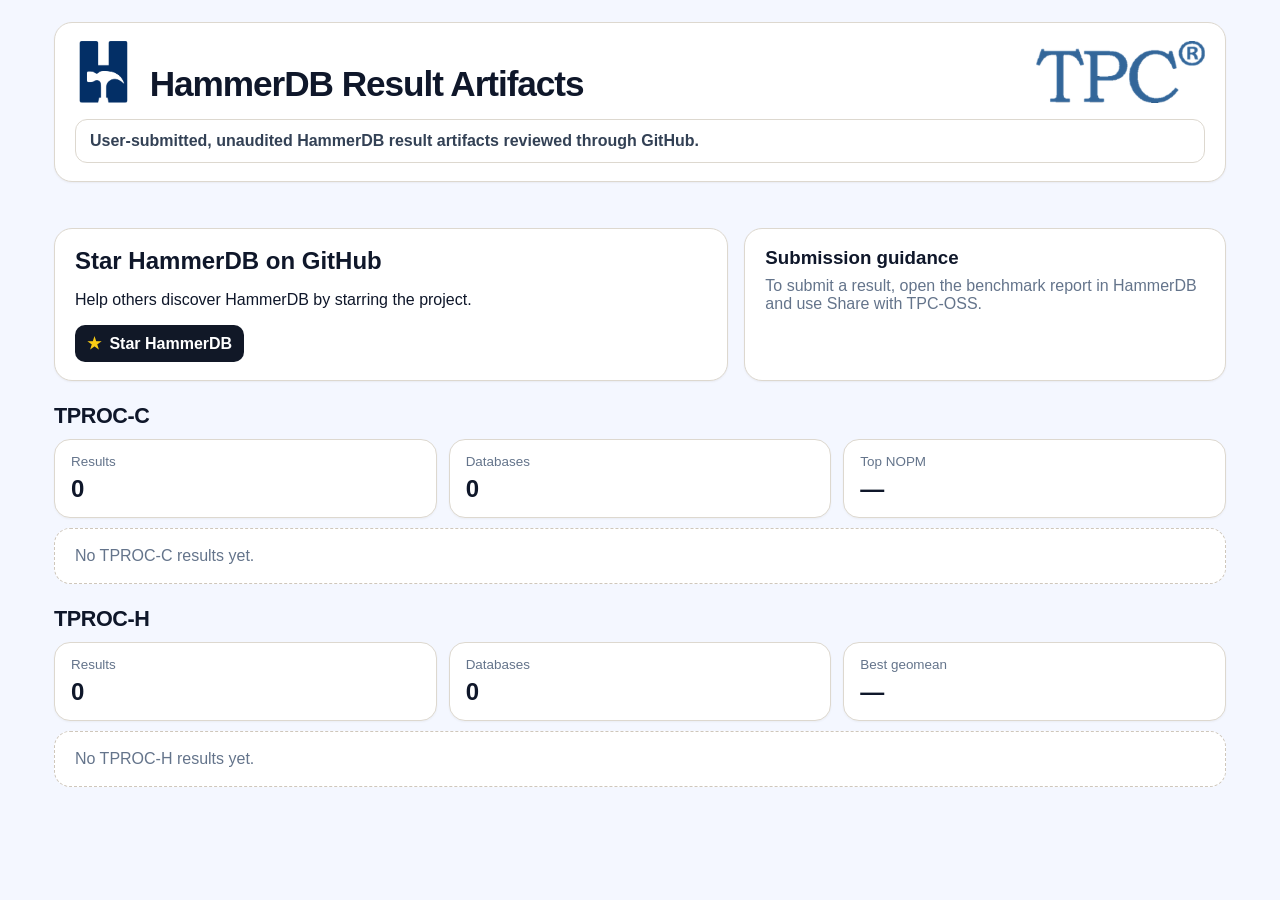
==== site/index.html @ db917890 "Import clean HammerDB results workflow" ====
<!doctype html><html lang='en'><head><meta charset='utf-8'><meta name='viewport' content='width=device-width, initial-scale=1'><title>HammerDB Result Artifacts</title>
<style>:root{--bg:#f4f7ff;--page:#f4f7ff;--panel:#fff;--line:#ddd8cf;--line-strong:#cfc7bb;--muted:#64748b;--blue:#2563eb;--text:#0f172a}*{box-sizing:border-box}body{margin:0;background:var(--bg);font-family:Inter,Segoe UI,Arial,sans-serif;color:var(--text)}
.wrap{max-width:1220px;margin:0 auto;padding:0 24px 32px}.hero{background:var(--bg);color:var(--text);padding:22px 0 0;margin-bottom:0}
.hero-card{background:#fff;border:1px solid var(--line);border-radius:18px;padding:18px 20px;box-shadow:0 1px 2px rgba(60,50,40,.06)}
    .brandbar{display:flex;align-items:flex-start;justify-content:space-between;gap:24px;margin-bottom:12px}.brand-left{display:flex;align-items:flex-end;gap:18px}.brand-hammerdb{height:62px;width:auto;display:block}.brand-tpc{height:62px;width:auto;display:block;margin-top:0}
.hero h1{margin:0;font-size:2.2rem;line-height:1.08;letter-spacing:-.03em}.hero p{max-width:780px;color:#334155;margin:0}.badges{display:flex;gap:8px;flex-wrap:wrap;margin:12px 0 0}.badge{padding:6px 12px;border-radius:999px;background:#fff;border:1px solid var(--line-strong);color:#334155;font-weight:700;font-size:.84rem}
.warn{margin-top:16px;padding:12px 14px;border-radius:12px;background:#fff;border:1px solid var(--line);color:#334155;font-weight:600;margin-bottom:0}
.top-grid{display:grid;grid-template-columns:1.4fr 1fr;gap:16px;margin:14px 0 16px}.card{background:var(--panel);border:1px solid var(--line);border-radius:18px;padding:18px 20px;box-shadow:0 1px 2px rgba(60,50,40,.06)}
.btn{display:inline-block;background:#111827;color:#fff;text-decoration:none;padding:9px 12px;border-radius:10px;font-weight:800}.star{color:#facc15;margin-right:4px}.stats{display:grid;grid-template-columns:repeat(3,1fr);gap:12px;margin:0 0 10px}
.stat{background:var(--panel);border:1px solid var(--line);border-radius:16px;padding:14px 16px;box-shadow:0 1px 2px rgba(60,50,40,.05)}.stat .k{color:var(--muted);font-size:.84rem}.stat .v{margin-top:6px;font-size:1.5rem;font-weight:850;letter-spacing:-.02em}
.section-head{margin:22px 0 10px}.section-head h2{margin:0;font-size:1.35rem;letter-spacing:-.02em}.lb{display:flex;flex-direction:column;gap:10px}.empty-row{background:var(--panel);border:1px dashed var(--line-strong);border-radius:16px;padding:18px 20px;color:var(--muted)}.lb-row{background:var(--panel);border:1px solid var(--line);border-radius:16px;padding:14px;display:grid;grid-template-columns:1.15fr 1.4fr .95fr;gap:12px;align-items:center;box-shadow:0 1px 2px rgba(60,50,40,.05)}
.lb-row:hover{border-color:var(--line-strong);box-shadow:0 8px 20px rgba(60,50,40,.08)}.left{display:flex;gap:10px;align-items:center}.rank{font-weight:850;color:#1d4ed8;min-width:38px}.left strong{font-size:1.03rem}.muted{color:var(--muted);font-size:.84rem}
.main-metric{font-size:1.18rem;font-weight:850;letter-spacing:-.015em}.main-metric span{font-size:.72rem;color:var(--muted);text-transform:uppercase}.sub-metric{color:var(--muted);font-size:.86rem;margin-top:2px}
.config{display:flex;flex-wrap:wrap;gap:6px;margin-top:7px}.chip{background:#fff;border:1px solid #ddd8cf;color:#334155;border-radius:999px;padding:2px 8px;font-size:.76rem;font-weight:700}
.right{text-align:right}.system{font-size:.88rem;white-space:nowrap;overflow:hidden;text-overflow:ellipsis}.date{color:var(--muted);font-size:.82rem;margin:4px 0 7px}.right .btn{background:var(--blue)}
@media(max-width:980px){.top-grid,.stats{grid-template-columns:1fr}.lb-row{grid-template-columns:1fr}.right{text-align:left}.system{white-space:normal}}@media(max-width:700px){.brandbar{align-items:center}.brand-hammerdb{height:48px}.brand-tpc{height:48px}.brand-left{gap:12px}.hero h1{font-size:1.8rem}.hero{padding:14px 0 0}}</style></head><body>
<header class='hero'><div class='wrap'><div class='hero-card'><div class='brandbar'><div class='brand-left'><img class='brand-hammerdb' src='assets/images/hammerDB-H-logo-FINAL.png' alt='HammerDB'><h1>HammerDB Result Artifacts</h1></div><img class='brand-tpc' src='assets/images/tpclogo.png' alt='TPC'></div><div class='warn'>User-submitted, unaudited HammerDB result artifacts reviewed through GitHub.</div></div></div></header>
<main class='wrap'><section class='top-grid'><article class='card'><h2 style='margin:0 0 8px'>Star HammerDB on GitHub</h2><p>Help others discover HammerDB by starring the project.</p><a class='btn' href='https://github.com/TPC-Council/HammerDB'><span class='star'>★</span> Star HammerDB</a></article><article class='card'><h3 style='margin:0 0 8px'>Submission guidance</h3><p style='margin:0;color:var(--muted)'>To submit a result, open the benchmark report in HammerDB and use Share with TPC-OSS.</p></article></section>
<section class='section-head'><h2>TPROC-C</h2></section><section class='stats benchmark-stats'><article class='stat'><div class='k'>Results</div><div class='v'>0</div></article><article class='stat'><div class='k'>Databases</div><div class='v'>0</div></article><article class='stat'><div class='k'>Top NOPM</div><div class='v'>—</div></article></section><section class='lb'><article class='empty-row'>No TPROC-C results yet.</article></section><section class='section-head'><h2>TPROC-H</h2></section><section class='stats benchmark-stats'><article class='stat'><div class='k'>Results</div><div class='v'>0</div></article><article class='stat'><div class='k'>Databases</div><div class='v'>0</div></article><article class='stat'><div class='k'>Best geomean</div><div class='v'>—</div></article></section><section class='lb'><article class='empty-row'>No TPROC-H results yet.</article></section></main></body></html>
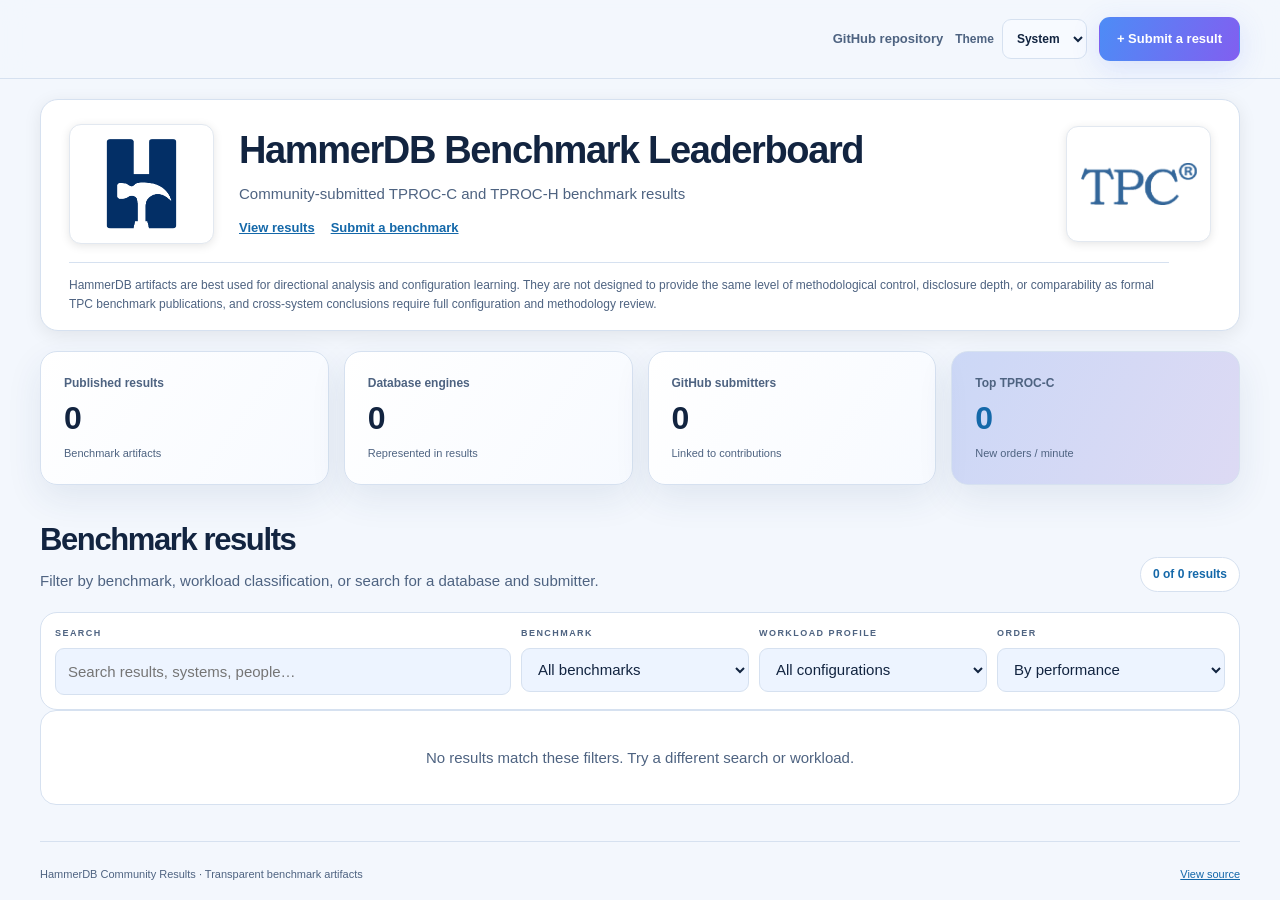
==== commit 4b0577ca: "Improve HammerDB leaderboard, reports and submission workflow" ====
--- a/site/index.html
+++ b/site/index.html
@@ -1,19 +1,75 @@
-<!doctype html><html lang='en'><head><meta charset='utf-8'><meta name='viewport' content='width=device-width, initial-scale=1'><title>HammerDB Result Artifacts</title>
-<style>:root{--bg:#f4f7ff;--page:#f4f7ff;--panel:#fff;--line:#ddd8cf;--line-strong:#cfc7bb;--muted:#64748b;--blue:#2563eb;--text:#0f172a}*{box-sizing:border-box}body{margin:0;background:var(--bg);font-family:Inter,Segoe UI,Arial,sans-serif;color:var(--text)}
-.wrap{max-width:1220px;margin:0 auto;padding:0 24px 32px}.hero{background:var(--bg);color:var(--text);padding:22px 0 0;margin-bottom:0}
-.hero-card{background:#fff;border:1px solid var(--line);border-radius:18px;padding:18px 20px;box-shadow:0 1px 2px rgba(60,50,40,.06)}
-    .brandbar{display:flex;align-items:flex-start;justify-content:space-between;gap:24px;margin-bottom:12px}.brand-left{display:flex;align-items:flex-end;gap:18px}.brand-hammerdb{height:62px;width:auto;display:block}.brand-tpc{height:62px;width:auto;display:block;margin-top:0}
-.hero h1{margin:0;font-size:2.2rem;line-height:1.08;letter-spacing:-.03em}.hero p{max-width:780px;color:#334155;margin:0}.badges{display:flex;gap:8px;flex-wrap:wrap;margin:12px 0 0}.badge{padding:6px 12px;border-radius:999px;background:#fff;border:1px solid var(--line-strong);color:#334155;font-weight:700;font-size:.84rem}
-.warn{margin-top:16px;padding:12px 14px;border-radius:12px;background:#fff;border:1px solid var(--line);color:#334155;font-weight:600;margin-bottom:0}
-.top-grid{display:grid;grid-template-columns:1.4fr 1fr;gap:16px;margin:14px 0 16px}.card{background:var(--panel);border:1px solid var(--line);border-radius:18px;padding:18px 20px;box-shadow:0 1px 2px rgba(60,50,40,.06)}
-.btn{display:inline-block;background:#111827;color:#fff;text-decoration:none;padding:9px 12px;border-radius:10px;font-weight:800}.star{color:#facc15;margin-right:4px}.stats{display:grid;grid-template-columns:repeat(3,1fr);gap:12px;margin:0 0 10px}
-.stat{background:var(--panel);border:1px solid var(--line);border-radius:16px;padding:14px 16px;box-shadow:0 1px 2px rgba(60,50,40,.05)}.stat .k{color:var(--muted);font-size:.84rem}.stat .v{margin-top:6px;font-size:1.5rem;font-weight:850;letter-spacing:-.02em}
-.section-head{margin:22px 0 10px}.section-head h2{margin:0;font-size:1.35rem;letter-spacing:-.02em}.lb{display:flex;flex-direction:column;gap:10px}.empty-row{background:var(--panel);border:1px dashed var(--line-strong);border-radius:16px;padding:18px 20px;color:var(--muted)}.lb-row{background:var(--panel);border:1px solid var(--line);border-radius:16px;padding:14px;display:grid;grid-template-columns:1.15fr 1.4fr .95fr;gap:12px;align-items:center;box-shadow:0 1px 2px rgba(60,50,40,.05)}
-.lb-row:hover{border-color:var(--line-strong);box-shadow:0 8px 20px rgba(60,50,40,.08)}.left{display:flex;gap:10px;align-items:center}.rank{font-weight:850;color:#1d4ed8;min-width:38px}.left strong{font-size:1.03rem}.muted{color:var(--muted);font-size:.84rem}
-.main-metric{font-size:1.18rem;font-weight:850;letter-spacing:-.015em}.main-metric span{font-size:.72rem;color:var(--muted);text-transform:uppercase}.sub-metric{color:var(--muted);font-size:.86rem;margin-top:2px}
-.config{display:flex;flex-wrap:wrap;gap:6px;margin-top:7px}.chip{background:#fff;border:1px solid #ddd8cf;color:#334155;border-radius:999px;padding:2px 8px;font-size:.76rem;font-weight:700}
-.right{text-align:right}.system{font-size:.88rem;white-space:nowrap;overflow:hidden;text-overflow:ellipsis}.date{color:var(--muted);font-size:.82rem;margin:4px 0 7px}.right .btn{background:var(--blue)}
-@media(max-width:980px){.top-grid,.stats{grid-template-columns:1fr}.lb-row{grid-template-columns:1fr}.right{text-align:left}.system{white-space:normal}}@media(max-width:700px){.brandbar{align-items:center}.brand-hammerdb{height:48px}.brand-tpc{height:48px}.brand-left{gap:12px}.hero h1{font-size:1.8rem}.hero{padding:14px 0 0}}</style></head><body>
-<header class='hero'><div class='wrap'><div class='hero-card'><div class='brandbar'><div class='brand-left'><img class='brand-hammerdb' src='assets/images/hammerDB-H-logo-FINAL.png' alt='HammerDB'><h1>HammerDB Result Artifacts</h1></div><img class='brand-tpc' src='assets/images/tpclogo.png' alt='TPC'></div><div class='warn'>User-submitted, unaudited HammerDB result artifacts reviewed through GitHub.</div></div></div></header>
-<main class='wrap'><section class='top-grid'><article class='card'><h2 style='margin:0 0 8px'>Star HammerDB on GitHub</h2><p>Help others discover HammerDB by starring the project.</p><a class='btn' href='https://github.com/TPC-Council/HammerDB'><span class='star'>★</span> Star HammerDB</a></article><article class='card'><h3 style='margin:0 0 8px'>Submission guidance</h3><p style='margin:0;color:var(--muted)'>To submit a result, open the benchmark report in HammerDB and use Share with TPC-OSS.</p></article></section>
-<section class='section-head'><h2>TPROC-C</h2></section><section class='stats benchmark-stats'><article class='stat'><div class='k'>Results</div><div class='v'>0</div></article><article class='stat'><div class='k'>Databases</div><div class='v'>0</div></article><article class='stat'><div class='k'>Top NOPM</div><div class='v'>—</div></article></section><section class='lb'><article class='empty-row'>No TPROC-C results yet.</article></section><section class='section-head'><h2>TPROC-H</h2></section><section class='stats benchmark-stats'><article class='stat'><div class='k'>Results</div><div class='v'>0</div></article><article class='stat'><div class='k'>Databases</div><div class='v'>0</div></article><article class='stat'><div class='k'>Best geomean</div><div class='v'>—</div></article></section><section class='lb'><article class='empty-row'>No TPROC-H results yet.</article></section></main></body></html>+<!doctype html>
+<html lang="en">
+<head>
+  <meta charset="utf-8">
+  <meta name="viewport" content="width=device-width,initial-scale=1">
+  <meta name="color-scheme" content="light dark">
+  <script>
+    (() => {
+      let choice = "system";
+      try { choice = localStorage.getItem("hammerdb-results-theme") || "system"; } catch (e) {}
+      const systemDark = window.matchMedia && window.matchMedia("(prefers-color-scheme: dark)").matches;
+      document.documentElement.dataset.theme = (choice === "dark" || choice === "light") ? choice : (systemDark ? "dark" : "light");
+    })();
+  </script>
+  <meta name="description" content="Community-submitted HammerDB benchmark results, including reproducibility details, GitHub submitters and declared workload configurations.">
+  <title>HammerDB · Community Benchmark Leaderboard</title>
+  <script src="repository-context.js"></script>
+  <script src="repository.js"></script>
+  <link rel="stylesheet" href="leaderboard.css">
+  <script defer src="leaderboard.js"></script>
+</head>
+<body>
+  <header class="topbar">
+    <div class="topbar-inner">
+      <div class="topbar-actions">
+        <a class="nav-link" data-repository-link href="https://github.com/HammerDBLtd/hammerdb-results" target="_blank" rel="noopener noreferrer">GitHub repository</a>
+        <label class="theme-control" for="theme-select"><span>Theme</span><select id="theme-select" class="theme-select" aria-label="Colour theme"><option value="system">System</option><option value="light">Light</option><option value="dark">Dark</option></select></label>
+        <a class="action action-primary" href="submit.html">+ Submit a result</a>
+      </div>
+    </div>
+  </header>
+  <main class="page">
+    <section class="masthead" aria-labelledby="page-title">
+      <div class="masthead-main">
+        <a class="masthead-logo-white" href="https://www.hammerdb.com/" target="_blank" rel="noopener noreferrer" aria-label="HammerDB website">
+          <img class="masthead-hammerdb" src="assets/images/hammerDB-H-logo-FINAL.png" alt="HammerDB">
+        </a>
+        <div class="masthead-heading">
+          <h1 id="page-title">HammerDB Benchmark Leaderboard</h1>
+          <p>Community-submitted TPROC-C and TPROC-H benchmark results</p>
+          <div class="masthead-links"><a href="#leaderboard">View results</a><a href="submit.html">Submit a benchmark</a></div>
+        </div>
+        <a class="masthead-logo-white" href="https://www.tpc.org/" target="_blank" rel="noopener noreferrer" aria-label="TPC website">
+          <img class="masthead-tpc" src="assets/images/tpclogo.png" alt="Transaction Processing Performance Council">
+        </a>
+      </div>
+      <p class="masthead-note">HammerDB artifacts are best used for directional analysis and configuration learning. They are not designed to provide the same level of methodological control, disclosure depth, or comparability as formal TPC benchmark publications, and cross-system conclusions require full configuration and methodology review.</p>
+    </section>
+    <section class="stats-grid" aria-label="Leaderboard summary">
+      <div class="stat"><span class="stat-key">Published results</span><strong id="stat-results">—</strong><small>Benchmark artifacts</small></div>
+      <div class="stat"><span class="stat-key">Database engines</span><strong id="stat-dbs">—</strong><small>Represented in results</small></div>
+      <div class="stat"><span class="stat-key">GitHub submitters</span><strong id="stat-submitters">—</strong><small>Linked to contributions</small></div>
+      <div class="stat stat-accent"><span class="stat-key">Top TPROC-C</span><strong id="stat-top-nopm">—</strong><small>New orders / minute</small></div>
+    </section>
+
+    <section id="leaderboard" class="leaderboard-section">
+      <div class="section-heading">
+        <div><h2>Benchmark results</h2><p>Filter by benchmark, workload classification, or search for a database and submitter.</p></div>
+        <div class="filter-counter" id="filter-count" aria-live="polite">Loading results…</div>
+      </div>
+      <div class="filter-bar">
+        <label class="filter-search"><span class="filter-label">SEARCH</span><input id="search-input" type="search" placeholder="Search results, systems, people…" autocomplete="off"></label>
+        <label><span class="filter-label">BENCHMARK</span><select id="benchmark-filter"><option value="all">All benchmarks</option><option value="TPROC-C">TPROC-C</option><option value="TPROC-H">TPROC-H</option></select></label>
+        <label><span class="filter-label">WORKLOAD PROFILE</span><select id="workload-filter"><option value="all">All configurations</option><option value="cpu-intensive">CPU-intensive</option><option value="io-intensive">I/O-intensive</option><option value="unclassified">Not classified</option></select></label>
+        <label><span class="filter-label">ORDER</span><select id="sort-filter"><option value="performance">By performance</option><option value="recent">Newest first</option></select></label>
+      </div>
+      <div id="load-status" class="load-status" role="status">Loading leaderboard…</div>
+      <section id="section-tproc-c" class="benchmark-block" hidden aria-labelledby="heading-c"><div class="benchmark-heading"><div><span class="benchmark-kicker">OLTP · TRANSACTION PROCESSING</span><h3 id="heading-c">TPROC-C <span id="count-c" class="heading-count"></span></h3></div><span class="benchmark-unit">Higher NOPM is better</span></div><div id="results-c" class="results-list"></div></section>
+      <section id="section-tproc-h" class="benchmark-block" hidden aria-labelledby="heading-h"><div class="benchmark-heading"><div><span class="benchmark-kicker">OLAP · ANALYTICAL QUERIES</span><h3 id="heading-h">TPROC-H <span id="count-h" class="heading-count"></span></h3></div><span class="benchmark-unit">Lower geomean time is better · grouped by scale factor</span></div><div id="results-h" class="results-list"></div></section>
+      <div id="no-results" class="no-results" hidden>No results match these filters. Try a different search or workload.</div>
+    </section>
+    <footer class="footer"><span>HammerDB Community Results · Transparent benchmark artifacts</span><span><a data-repository-link href="https://github.com/HammerDBLtd/hammerdb-results" target="_blank" rel="noopener noreferrer">View source</a></span></footer>
+  </main>
+</body>
+</html>
--- a/site/leaderboard.css
+++ b/site/leaderboard.css
@@ -0,0 +1,168 @@
+/* HammerDB community leaderboard — independent visual identity, responsive and accessible. */
+:root {
+  color-scheme: dark;
+  --bg: #090f1e;
+  --text: #eef4ff;
+  --muted: #98abc8;
+  --surface: #111c31;
+  --surface-raised: #17243a;
+  --surface-soft: #0d182b;
+  --border: #253854;
+  --accent: #72d0fd;
+  --accent-2: #9a8afa;
+  --shadow: 0 16px 48px rgba(1, 8, 25, .25);
+  --bar-track: #243650;
+}
+:root[data-theme="light"] {
+  color-scheme: light;
+  --bg: #f3f7fd;
+  --text: #122440;
+  --muted: #4e6381;
+  --surface: #fff;
+  --surface-raised: #f7faff;
+  --surface-soft: #edf4ff;
+  --border: #d6e1f0;
+  --accent: #1468a9;
+  --accent-2: #664bca;
+  --shadow: 0 13px 36px rgba(29, 61, 108, .09);
+  --bar-track: #dfebf7;
+}
+*{box-sizing:border-box}
+html{scroll-behavior:smooth}
+body{margin:0;min-height:100vh;background:var(--bg);color:var(--text);font:15px/1.55 Inter,ui-sans-serif,-apple-system,BlinkMacSystemFont,"Segoe UI",sans-serif;transition:background .22s,color .22s}
+a{color:var(--accent)}a:hover{text-decoration-color:currentColor}
+button,input,select,textarea{font:inherit}
+button,input,select,textarea{outline-offset:3px}
+[hidden]{display:none!important}
+.ambient{position:absolute;z-index:-1;pointer-events:none;filter:blur(64px);opacity:.22}
+.ambient-one{width:34vw;height:460px;top:50px;right:0;background:#2955b5;border-radius:50%}
+.ambient-two{width:35vw;height:430px;top:400px;left:0;background:#4a278a;border-radius:50%;opacity:.1}
+:root[data-theme="light"] .ambient{opacity:.10}
+.page,.topbar-inner{max-width:1260px;margin:0 auto;padding-inline:30px}
+.topbar{border-bottom:1px solid var(--border);background:color-mix(in srgb,var(--bg) 85%, transparent);backdrop-filter:blur(16px);position:sticky;top:0;z-index:20}
+.topbar-inner{min-height:78px;display:flex;align-items:center;justify-content:space-between;gap:16px}
+.brand{display:flex;align-items:center;gap:11px;text-decoration:none;color:var(--text)}
+.brand img{object-fit:contain;height:44px;width:auto;max-width:65px}
+.brand-type{display:flex;flex-direction:column;line-height:1.1}
+.brand-type strong{font-size:20px;letter-spacing:-.04em}
+.brand-type small{font-size:9px;letter-spacing:.17em;font-weight:800;color:var(--muted);margin-top:5px}
+.topbar-actions,.hero-actions{display:flex;align-items:center;gap:12px;flex-wrap:wrap}
+.nav-link{color:var(--muted);text-decoration:none;font-weight:700;font-size:13px}
+.theme-toggle{background:var(--surface-raised);color:var(--text);border:1px solid var(--border);border-radius:11px;padding:10px 14px;cursor:pointer;font-weight:750}
+.action{display:inline-flex;gap:10px;align-items:center;justify-content:center;text-decoration:none;border:1px solid transparent;border-radius:11px;font-size:13px;font-weight:800;padding:11px 17px}
+.action-primary{background:linear-gradient(110deg,#4d8cf6,#815ff0);color:white;box-shadow:0 7px 28px rgba(75,111,241,.17)}
+.action-primary:hover{filter:brightness(1.1)}
+.action-secondary{color:var(--text);background:var(--surface-raised);border-color:var(--border)}
+.hero-panel{display:grid;grid-template-columns:minmax(0,1.5fr) minmax(260px,.8fr);gap:35px;padding:56px 44px;margin-top:28px;border:1px solid var(--border);border-radius:24px;background:linear-gradient(118deg,color-mix(in srgb,var(--surface) 95%,#1e58bc 5%),var(--surface-soft));box-shadow:var(--shadow);overflow:hidden;position:relative}
+.hero-panel:after{content:"";position:absolute;right:-120px;top:-180px;width:440px;height:440px;border-radius:50%;border:1px solid rgba(108,165,241,.15);box-shadow:0 0 0 50px rgba(77,140,246,.025),0 0 0 120px rgba(120,99,240,.025);pointer-events:none}
+.hero-text,.hero-side{position:relative;z-index:1}
+.eyebrow,.benchmark-kicker{font-size:11px;letter-spacing:.18em;color:var(--accent);font-weight:850}
+.eyebrow-divider{margin:0 9px;opacity:.4}
+.pulse{display:inline-block;width:7px;height:7px;margin-right:9px;background:#51d9a6;border-radius:50%;box-shadow:0 0 0 4px rgba(81,217,166,.13)}
+h1,h2,h3,p{margin-top:0}
+h1{font-size:clamp(34px,4vw,57px);line-height:1.08;letter-spacing:-.055em;font-weight:860;margin:19px 0 19px}
+.gradient-text{background:linear-gradient(105deg,#69caff 3%,#c29bff 72%,#fbaedc);background-clip:text;-webkit-background-clip:text;color:transparent}
+:root[data-theme="light"] .gradient-text{background-image:linear-gradient(105deg,#1268ac,#7755c0 75%)}
+.hero-text p{font-size:16px;max-width:660px;color:var(--muted);line-height:1.7;margin-bottom:23px}
+.hero-side{align-self:center;background:color-mix(in srgb,var(--bg) 70%, transparent);border:1px solid var(--border);border-radius:16px;padding:21px;box-shadow:inset 0 1px rgba(255,255,255,.035)}
+.terminal-header{color:var(--accent);font:800 11px/1.3 ui-monospace,SFMono-Regular,Consolas,monospace;letter-spacing:.08em;margin-bottom:16px}
+.terminal-lights{color:#72dca5;margin-right:12px;letter-spacing:.21em}
+.terminal-row{display:flex;justify-content:space-between;gap:15px;font-size:12px;border-bottom:1px solid var(--border);padding:10px 0}
+.terminal-row span{color:var(--muted)}.terminal-row strong{text-align:right;font-weight:750}
+.terminal-disclaimer{font-size:11px;color:var(--muted);padding-top:14px}
+.stats-grid{display:grid;grid-template-columns:repeat(4,minmax(0,1fr));gap:15px;margin-top:20px}
+.stat{background:linear-gradient(125deg,var(--surface),var(--surface-raised));border:1px solid var(--border);padding:22px 23px;border-radius:17px;box-shadow:var(--shadow)}
+.stat-key{display:block;font-size:12px;font-weight:750;color:var(--muted);margin-bottom:9px}
+.stat strong{display:block;font-size:32px;letter-spacing:-.04em;line-height:1.1}
+.stat small{display:block;color:var(--muted);font-size:11px;margin-top:8px}
+.stat-accent{background:linear-gradient(115deg,rgba(74,112,224,.23),rgba(105,66,196,.16))}
+.stat-accent strong{color:var(--accent)}
+.leaderboard-section{padding-top:52px}
+.section-heading{display:flex;justify-content:space-between;align-items:end;gap:20px;margin-bottom:20px}
+.section-heading h2{font-size:31px;letter-spacing:-.045em;margin:7px 0 0}
+.section-heading p{color:var(--muted);margin:5px 0 0}
+.filter-counter{font-size:12px;font-weight:800;color:var(--accent);background:var(--surface);border:1px solid var(--border);padding:7px 12px;border-radius:999px;white-space:nowrap}
+.filter-bar{display:grid;grid-template-columns:minmax(190px,2fr) repeat(3,minmax(135px,1fr));gap:10px;background:var(--surface);border:1px solid var(--border);padding:14px;border-radius:17px}
+.filter-bar label{display:flex;flex-direction:column;gap:7px;min-width:0}
+.filter-label{font-size:9px;letter-spacing:.16em;font-weight:850;color:var(--muted)}
+.filter-bar input,.filter-bar select{min-width:0;width:100%;background:var(--surface-soft);color:var(--text);border:1px solid var(--border);border-radius:9px;padding:11px 12px;min-height:44px}
+.profile-note{font-size:12px;padding:15px 16px;background:color-mix(in srgb,var(--surface) 92%,var(--accent-2));border:1px solid var(--border);border-radius:12px;color:var(--muted);margin:16px 0 26px}
+.profile-note strong{color:var(--text)}
+.load-status,.no-results{padding:35px;text-align:center;background:var(--surface);color:var(--muted);border:1px solid var(--border);border-radius:16px}
+.benchmark-block{margin-bottom:40px}
+.benchmark-heading{display:flex;justify-content:space-between;gap:12px;align-items:end;margin:23px 0 15px;padding-bottom:13px;border-bottom:1px solid var(--border)}
+.benchmark-heading h3{font-size:29px;letter-spacing:-.035em;line-height:1.15;margin:8px 0 0}
+.heading-count{font-size:14px;color:var(--muted);font-weight:650;margin-left:6px}
+.benchmark-unit{font-size:12px;font-weight:700;color:var(--muted)}
+.results-list{display:flex;flex-direction:column;gap:13px}
+.sf-heading{font-size:14px;letter-spacing:.02em;color:var(--accent);font-weight:850;margin:14px 0 0}
+.result-card{background:linear-gradient(115deg,var(--surface),color-mix(in srgb,var(--surface) 92%,var(--accent-2)));border:1px solid var(--border);border-radius:17px;padding:23px;position:relative;box-shadow:0 3px 16px rgba(0,0,0,.06);transition:transform .16s,border-color .16s}
+.result-card:hover{transform:translateY(-2px);border-color:color-mix(in srgb,var(--border) 55%,var(--accent))}
+.card-top{display:flex;align-items:flex-start;gap:15px;padding-right:185px}
+.rank-pill{min-width:43px;height:43px;border-radius:12px;display:grid;place-items:center;background:linear-gradient(130deg,rgba(73,130,229,.24),rgba(133,91,241,.22));border:1px solid rgba(102,142,241,.23);color:var(--accent);font-weight:850;font-size:15px}
+.db-title{font-size:21px;line-height:1.18;font-weight:850;letter-spacing:-.035em;margin:1px 0 3px}
+.db-subtitle{color:var(--muted);font-size:12px}
+.profile-badge{position:absolute;right:22px;top:21px;padding:9px 12px;border-radius:10px;border:1px solid var(--border);font-size:11px;font-weight:850;letter-spacing:.025em;max-width:180px;text-align:center}
+.profile-badge.cpu{color:#d1b6ff;background:rgba(116,70,190,.23);border-color:rgba(168,122,234,.4)}
+.profile-badge.io{color:#74e8cf;background:rgba(35,152,144,.17);border-color:rgba(46,200,179,.35)}
+.profile-badge.unknown{color:var(--muted);background:var(--surface-raised)}
+:root[data-theme="light"] .profile-badge.cpu{color:#6840a3;background:#eee5fc}
+:root[data-theme="light"] .profile-badge.io{color:#0c7667;background:#dff8f3}
+.card-core{display:grid;grid-template-columns:minmax(180px,.7fr) minmax(170px,.7fr) minmax(0,1fr);gap:18px;margin-top:23px;align-items:center}
+.metric-main strong{font-size:clamp(26px,2.65vw,38px);font-weight:880;line-height:1;letter-spacing:-.055em}
+.metric-main .metric-unit{font-size:11px;font-weight:850;color:var(--accent);margin-left:7px;letter-spacing:.02em}
+.metric-secondary{color:var(--muted);margin-top:8px;font-size:12px}
+.perf-track{height:7px;background:var(--bar-track);overflow:hidden;border-radius:30px;margin-top:13px}
+.perf-fill{height:100%;border-radius:inherit;background:linear-gradient(90deg,#45aef2,#9f79f8)}
+.metric-context{padding:8px 0;border-left:1px solid var(--border);padding-left:19px}
+.context-label{font-size:10px;text-transform:uppercase;letter-spacing:.13em;font-weight:800;color:var(--muted);margin-bottom:5px}
+.context-value{font-weight:800;font-size:14px;white-space:nowrap;overflow:hidden;text-overflow:ellipsis}
+.context-small{font-size:11px;color:var(--muted);margin-top:5px}
+.configuration{display:flex;gap:7px;flex-wrap:wrap}
+.chip{border:1px solid var(--border);border-radius:8px;padding:5px 9px;font-size:11px;font-weight:700;background:var(--surface-raised);color:var(--muted);white-space:nowrap}
+.card-description{margin:15px 0 2px;border-left:3px solid var(--accent-2);padding:5px 0 5px 12px;color:var(--text);font-size:13px;white-space:pre-wrap;overflow-wrap:anywhere}
+.card-bottom{display:flex;justify-content:space-between;align-items:center;flex-wrap:wrap;gap:15px;border-top:1px solid var(--border);margin-top:20px;padding-top:17px}
+.attribution{display:flex;align-items:center;gap:12px;min-width:0;flex:1}
+.github-avatar{width:34px;height:34px;border-radius:50%;background:var(--surface-raised);border:1px solid var(--border);display:grid;place-items:center;font-weight:850;color:var(--accent)}
+.attribution-text{font-size:12px;min-width:0}
+.attribution-text a{font-weight:800;text-decoration:none}
+.attribution-text .origin{color:var(--muted);font-size:11px}
+.company-block{display:flex;align-items:center;gap:9px;border-left:1px solid var(--border);padding-left:14px;min-width:0;flex:1}
+.company-logo{width:34px;height:34px;object-fit:contain;border-radius:6px;background:var(--surface-raised)}
+.company-name{font-weight:800;font-size:12px;word-break:break-word}
+.company-description{color:var(--muted);font-size:11px;overflow-wrap:anywhere}
+.card-actions{display:flex;gap:10px;align-items:center}
+.report-link{display:inline-flex;background:linear-gradient(100deg,#386fd9,#7556d8);color:#fff;text-decoration:none;border-radius:10px;padding:9px 13px;font-size:12px;font-weight:850;white-space:nowrap}
+.report-link:hover{filter:brightness(1.13)}
+.provenance-link{font-size:11px;color:var(--muted);text-decoration:none;white-space:nowrap}
+.configuration-evidence{border-top:1px solid var(--border);padding-top:12px;margin-top:16px;font-size:12px;color:var(--muted)}
+.configuration-evidence summary{cursor:pointer;font-weight:750;color:var(--accent)}
+.configuration-evidence p{white-space:pre-wrap;margin:8px 0 0}
+.footer{border-top:1px solid var(--border);display:flex;gap:22px;justify-content:space-between;margin:36px 0 24px;padding-top:24px;font-size:11px;color:var(--muted)}
+.footer span:last-child{text-align:right}
+@media(max-width:990px){.hero-panel{grid-template-columns:1fr;padding:34px}.hero-side{max-width:650px}.stats-grid{grid-template-columns:repeat(2,minmax(0,1fr))}.filter-bar{grid-template-columns:1fr 1fr}.card-core{grid-template-columns:1fr 1fr}.configuration{grid-column:1/-1}.nav-link{display:none}}
+@media(max-width:640px){.page,.topbar-inner{padding-inline:16px}.topbar-inner{min-height:66px}.topbar-actions{gap:7px}.brand-type small{display:none}.brand-type strong{font-size:17px}.brand img{height:34px}.theme-toggle{padding:9px;font-size:11px}.topbar-actions .action{padding:9px;font-size:11px}.hero-panel{margin-top:16px;padding:28px 20px}.hero-side{display:none}.hero-text p{font-size:14px}.stats-grid{gap:9px}.stat{padding:17px}.stat strong{font-size:27px}.section-heading{flex-direction:column;align-items:start}.filter-bar{grid-template-columns:1fr}.leaderboard-section{padding-top:36px}.card-top{padding-right:0;padding-top:41px}.profile-badge{left:auto;right:19px;top:15px}.card-core{grid-template-columns:1fr;gap:12px}.metric-context{border-left:0;border-top:1px solid var(--border);padding:13px 0 0}.configuration{grid-column:auto}.result-card{padding:19px}.card-bottom{align-items:stretch}.attribution,.company-block{flex-basis:100%}.company-block{border-left:0;border-top:1px solid var(--border);padding:10px 0 0}.footer{display:block}.footer span{display:block}.footer span:last-child{text-align:left;margin-top:8px}}
+@media(prefers-reduced-motion:reduce){html{scroll-behavior:auto}*,*:before,*:after{transition:none!important}}
+
+/* Results-first masthead with visible original identities in white frames. */
+.masthead{margin:20px 0 18px;background:var(--surface);border:1px solid var(--border);border-radius:18px;padding:24px 28px 16px;box-shadow:0 4px 18px rgba(0,0,0,.08)}
+.masthead-main{display:grid;grid-template-columns:145px minmax(0,1fr) 145px;align-items:center;gap:25px}
+.masthead-logo-white{display:flex;justify-content:center;align-items:center;background:#fff;border:1px solid #e2e8f0;border-radius:12px;min-height:116px;padding:14px;box-shadow:0 2px 10px rgba(0,0,0,.1)}
+.masthead-logo-white img{max-width:100%;max-height:90px;width:auto;height:auto;object-fit:contain}
+.masthead-hammerdb{max-width:114px!important}
+.masthead-tpc{max-width:116px!important}
+.masthead-heading h1{font-size:clamp(26px,3.3vw,38px);font-weight:820;line-height:1.15;letter-spacing:-.036em;margin:0 0 9px}
+.masthead-heading p{color:var(--muted);font-size:15px;margin:0}
+.masthead-links{display:flex;flex-wrap:wrap;gap:16px;margin-top:13px;font-weight:750;font-size:13px}
+.masthead-note{margin:18px 0 0;padding-top:13px;border-top:1px solid var(--border);font-size:12px;color:var(--muted)}
+.leaderboard-section{padding-top:24px}
+@media(max-width:780px){.masthead{padding:17px}.masthead-main{grid-template-columns:88px minmax(0,1fr) 88px;gap:12px}.masthead-logo-white{padding:8px;min-height:78px}.masthead-logo-white img{max-height:62px}.masthead-heading h1{font-size:24px}.masthead-heading p{font-size:12px}}
+@media(max-width:530px){.masthead-main{grid-template-columns:88px 88px;justify-content:start;gap:10px}.masthead-heading{grid-column:1 / -1;grid-row:2}.masthead-logo-white{min-height:75px}.masthead-heading h1{font-size:26px}.masthead-note{margin-top:14px}}
+
+/* Compact navigation: logos appear only once, in the main white-backed masthead. */
+.topbar-inner{justify-content:flex-end}
+.theme-control{display:flex;align-items:center;gap:8px;color:var(--muted);font-size:12px;font-weight:750}
+.theme-select{min-height:40px;background:var(--surface-raised);border:1px solid var(--border);border-radius:9px;padding:8px 10px;color:var(--text);cursor:pointer}
+.theme-select:focus-visible{outline:2px solid var(--accent)}
+.masthead-note{max-width:1100px;line-height:1.58}
+@media(max-width:550px){.theme-control>span{display:none}.theme-select{min-height:38px;padding:6px}}
